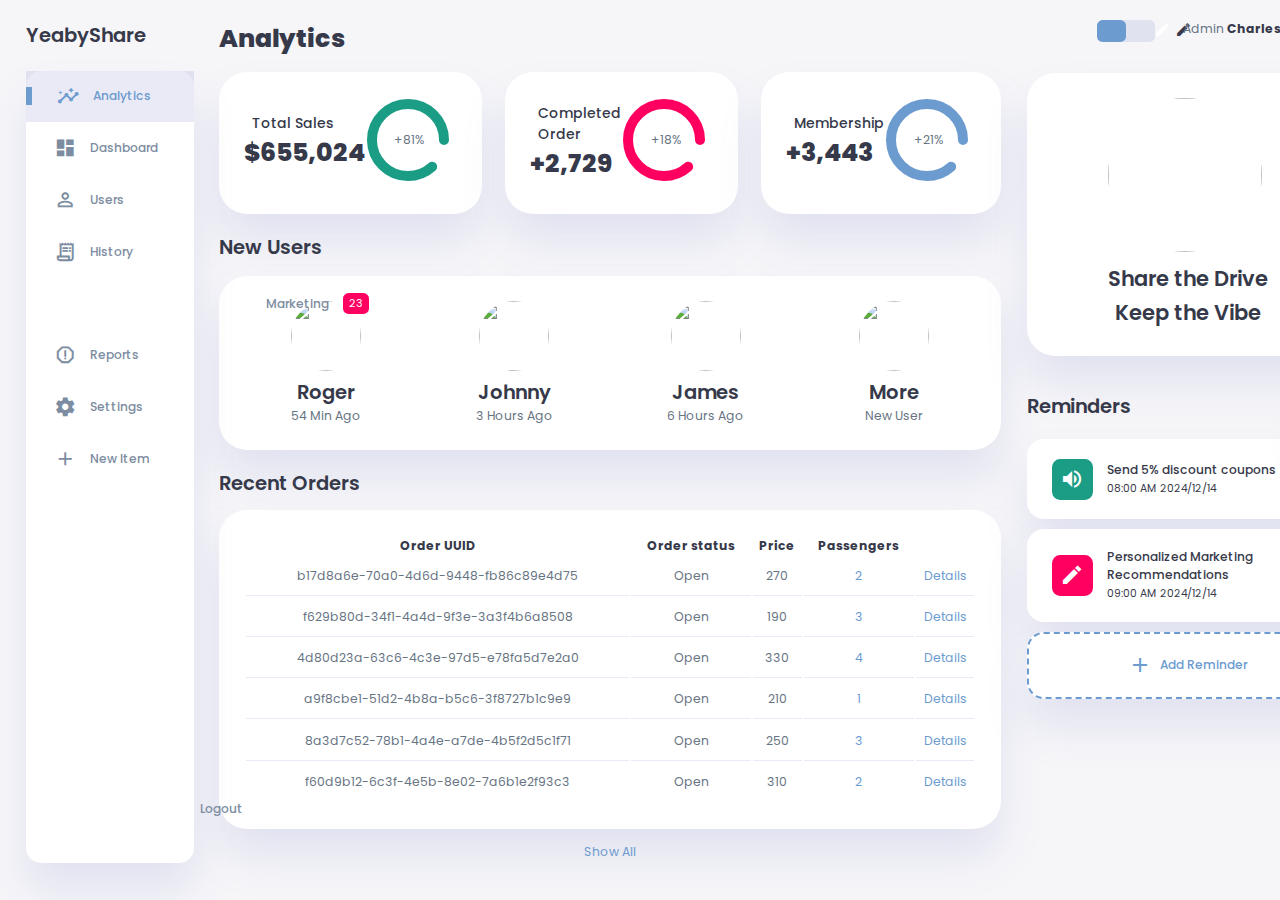
==== index.html @ 6f9fba7b "V1" ====
<!DOCTYPE html>
<html lang="en">

<head>
    <meta charset="UTF-8">
    <meta name="viewport" content="width=device-width, initial-scale=1.0">
    <link href="https://fonts.googleapis.com/icon?family=Material+Icons+Sharp" rel="stylesheet">
    <link rel="stylesheet" href="style.css">
    <title>YeabyShare Backend System</title>
</head>

<body>

    <div class="container">
        <!-- Sidebar Section -->
        <aside>
            <div class="toggle">
                <div class="logo">
                    <!-- <img src="images/YeabyTour.jpg"> -->
                    <h2>YeabyShare<span class="danger"></span></h2>
                </div>
                <div class="close" id="close-btn">
                    <span class="material-icons-sharp">
                        close
                    </span>
                </div>
            </div>

            <div class="sidebar">
                <a href="#" class="active">
                    <span class="material-icons-sharp">
                        insights
                    </span>
                    <h3>Analytics</h3>
                </a>
                <a href="dashboard.html">
                    <span class="material-icons-sharp">
                        dashboard
                    </span>
                    <h3>Dashboard</h3>
                </a>
                <a href="user.html">
                    <span class="material-icons-sharp">
                        person_outline
                    </span>
                    <h3>Users</h3>
                </a>
                <a href="history.html">
                    <span class="material-icons-sharp">
                        receipt_long
                    </span>
                    <h3>History</h3>
                </a>
                <!-- <a href="#" >
                    <span class="material-icons-sharp">
                        mail_outline
                    </span>
                    <h3>Tickets</h3>
                </a> -->
                <a href="sale.html">
                    <span class="material-icons-sharp">
                        inventory
                    </span>
                    <h3>Marketing</h3>
                    <span class="message-count">23</span>
                </a>
                <a href="#">
                    <span class="material-icons-sharp">
                        report_gmailerrorred
                    </span>
                    <h3>Reports</h3>
                </a>
                <a href="#">
                    <span class="material-icons-sharp">
                        settings
                    </span>
                    <h3>Settings</h3>
                </a>
                <a href="#">
                    <span class="material-icons-sharp">
                        add
                    </span>
                    <h3>New Item</h3>
                </a>
                <a href="#">
                    <span class="material-icons-sharp">
                        logout
                    </span>
                    <h3>Logout</h3>
                </a>
            </div>
        </aside>
        <!-- End of Sidebar Section -->

        <!-- Main Content -->
        <main>
            <h1>Analytics</h1>
            <!-- Analyses -->
            <div class="analyse">
                <div class="sales">
                    <div class="status">
                        <div class="info">
                            <h3>Total Sales</h3>
                            <h1>$655,024</h1>
                        </div>
                        <div class="progresss">
                            <svg>
                                <circle cx="38" cy="38" r="36"></circle>
                            </svg>
                            <div class="percentage">
                                <p>+81%</p>
                            </div>
                        </div>
                    </div>
                </div>
                <div class="visits">
                    <div class="status">
                        <div class="info">
                            <h3>Completed Order</h3>
                            <h1>+2,729</h1>
                        </div>
                        <div class="progresss">
                            <svg>
                                <circle cx="38" cy="38" r="36"></circle>
                            </svg>
                            <div class="percentage">
                                <p>+18%</p>
                            </div>
                        </div>
                    </div>
                </div>
                <div class="searches">
                    <div class="status">
                        <div class="info">
                            <h3>Membership</h3>
                            <h1>+3,443</h1>
                        </div>
                        <div class="progresss">
                            <svg>
                                <circle cx="38" cy="38" r="36"></circle>
                            </svg>
                            <div class="percentage">
                                <p>+21%</p>
                            </div>
                        </div>
                    </div>
                </div>
            </div>
            <!-- End of Analyses -->

            <!-- New Users Section -->
            <div class="new-users">
                <h2>New Users</h2>
                <div class="user-list">
                    <div class="user">
                        <img src="images/roger.png">
                        <h2>Roger</h2>
                        <p>54 Min Ago</p>
                    </div>
                    <div class="user">
                        <img src="images/johnny.png">
                        <h2>Johnny</h2>
                        <p>3 Hours Ago</p>
                    </div>
                    <div class="user">
                        <img src="images/james.png">
                        <h2>James</h2>
                        <p>6 Hours Ago</p>
                    </div>
                    <div class="user">
                        <img src="images/plus.png">
                        <h2>More</h2>
                        <p>New User</p>
                    </div>
                </div>
            </div>
            <!-- End of New Users Section -->

            <!-- Recent Orders Table -->
            <div class="recent-orders">
                <h2>Recent Orders</h2>
                <table>
                    <thead>
                        <tr>
                            <th>Order UUID</th>
                            <th>Order status</th>
                            <th>Price</th>
                            <th>Passengers</th>
                            <th></th>
                        </tr>
                    </thead>
                    <tbody></tbody>
                </table>
                <a href="#">Show All</a>
            </div>
            <!-- End of Recent Orders -->

        </main>
        <!-- End of Main Content -->

        <!-- Right Section -->
        <div class="right-section">
            <div class="nav">
                <button id="menu-btn">
                    <span class="material-icons-sharp">
                        menu
                    </span>
                </button>
                <div class="dark-mode">
                    <span class="material-icons-sharp active">
                        light_mode
                    </span>
                    <span class="material-icons-sharp">
                        dark_mode
                    </span>
                </div>

                <div class="profile">
                    <div class="info">
                        <p>Admin <b>Charles</b></p>
                        <!-- <small class="text-muted"></small> -->
                    </div>
                    <div class="profile-photo">
                        <img src="images/charles.png">
                    </div>
                </div>

            </div>
            <!-- End of Nav -->

            <div class="user-profile">
                <div class="logo">
                    <img src="images/YeabySharelogo.png">
                    <h2>Share the Drive</h2>
                    <h2>Keep the Vibe</h2>
                    <!-- <p>Fullstack Web Developer</p> -->
                </div>
            </div>

            <div class="reminders">
                <div class="header">
                    <h2>Reminders</h2>
                    <span class="material-icons-sharp">
                        notifications_none
                    </span>
                </div>

                <div class="notification">
                    <div class="icon">
                        <span class="material-icons-sharp">
                            volume_up
                        </span>
                    </div>
                    <div class="content">
                        <div class="info">
                            <h3>Send 5% discount coupons</h3>
                            <small class="text_muted">
                                08:00 AM 2024/12/14
                            </small>
                        </div>
                        <span class="material-icons-sharp">
                            more_vert
                        </span>
                    </div>
                </div>

                <div class="notification deactive">
                    <div class="icon">
                        <span class="material-icons-sharp">
                            edit
                        </span>
                    </div>
                    <div class="content">
                        <div class="info">
                            <h3>Personalized Marketing Recommendations</h3>
                            <small class="text_muted">
                                09:00 AM 2024/12/14
                            </small>
                        </div>
                        <span class="material-icons-sharp">
                            more_vert
                        </span>
                    </div>
                </div>

                <div class="notification add-reminder">
                    <div>
                        <span class="material-icons-sharp">
                            add
                        </span>
                        <h3>Add Reminder</h3>
                    </div>
                </div>

            </div>

        </div>


    </div>

    <script src="orders.js"></script>
    <script src="index.js"></script>
</body>

</html>
---- style.css ----
@import url('https://fonts.googleapis.com/css2?family=Poppins:wght@300;400;500;600;700;800&display=swap');

:root{
    --color-primary: #6C9BCF;
    --color-danger: #FF0060;
    --color-success: #1B9C85;
    --color-warning: #F7D060;
    --color-white: #fff;
    --color-info-dark: #7d8da1;
    --color-dark: #363949;
    --color-light: rgba(132, 139, 200, 0.18);
    --color-dark-variant: #677483;
    --color-background: #f6f6f9;

    --card-border-radius: 2rem;
    --border-radius-1: 0.4rem;
    --border-radius-2: 1.2rem;

    --card-padding: 1.8rem;
    --padding-1: 1.2rem;

    --box-shadow: 0 2rem 3rem var(--color-light);
}

.dark-mode-variables{
    --color-background: #181a1e;
    --color-white: #202528;
    --color-dark: #edeffd;
    --color-dark-variant: #a3bdcc;
    --color-light: rgba(0, 0, 0, 0.4);
    --box-shadow: 0 2rem 3rem var(--color-light);
}

*{
    margin: 0;
    padding: 0;
    outline: 0;
    appearance: 0;
    border: 0;
    text-decoration: none;
    box-sizing: border-box;
}

html{
    font-size: 14px;
}

body{
    width: 100vw;
    height: 100vh;
    font-family: 'Poppins', sans-serif;
    font-size: 0.88rem;
    user-select: none;
    overflow-x: hidden;
    color: var(--color-dark);
    background-color: var(--color-background);
}

a{
    color: var(--color-dark);
}

img{
    display: block;
    width: 100%;
    object-fit: cover;
}

h1{
    font-weight: 800;
    font-size: 1.8rem;
}

h2{
    font-weight: 600;
    font-size: 1.4rem;
}

h3{
    font-weight: 500;
    font-size: 0.87rem;
}

small{
    font-size: 0.76rem;
}

p{
    color: var(--color-dark-variant);
}

b{
    color: var(--color-dark);
}

.text-muted{
    color: var(--color-info-dark);
}

.primary{
    color: var(--color-primary);
}

.danger{
    color: var(--color-danger);
}

.success{
    color: var(--color-success);
}

.warning{
    color: var(--color-warning);
}

.container{
    display: grid;
    width: 96%;
    margin: 0 auto;
    gap: 1.8rem;
    grid-template-columns: 12rem auto 23rem;
}

aside{
    height: 100vh;
}

aside .toggle{
    display: flex;
    align-items: center;
    justify-content: space-between;
    margin-top: 1.4rem;
}

aside .toggle .logo{
    display: flex;
    gap: 0.5rem;
}

aside .toggle .logo img{
    width: 2rem;
    height: 2rem;
}

aside .toggle .close{
    padding-right: 1rem;
    display: none;
}

aside .sidebar{
    display: flex;
    flex-direction: column;
    background-color: var(--color-white);
    box-shadow: var(--box-shadow);
    border-radius: 15px;
    height: 88vh;
    position: relative;
    top: 1.5rem;
    transition: all 0.3s ease;
}

aside .sidebar:hover{
    box-shadow: none;
}

aside .sidebar a{
    display: flex;
    align-items: center;
    color: var(--color-info-dark);
    height: 3.7rem;
    gap: 1rem;
    position: relative;
    margin-left: 2rem;
    transition: all 0.3s ease;
}

aside .sidebar a span{
    font-size: 1.6rem;
    transition: all 0.3s ease;
}

aside .sidebar a:last-child{
    position: absolute;
    bottom: 2rem;
    width: 100%;
}

aside .sidebar a.active{
    width: 100%;
    color: var(--color-primary);
    background-color: var(--color-light);
    margin-left: 0;
}

aside .sidebar a.active::before{
    content: '';
    width: 6px;
    height: 18px;
    background-color: var(--color-primary);
}

aside .sidebar a.active span{
    color: var(--color-primary);
    margin-left: calc(1rem - 3px);
}

aside .sidebar a:hover{
    color: var(--color-primary);
}

aside .sidebar a:hover span{
    margin-left: 0.6rem;
}

aside .sidebar .message-count{
    background-color: var(--color-danger);
    padding: 2px 6px;
    color: var(--color-white);
    font-size: 11px;
    border-radius: var(--border-radius-1);
}

main{
    margin-top: 1.4rem;
}

main .analyse{
    display: grid;
    grid-template-columns: repeat(3, 1fr);
    gap: 1.6rem;
}

main .analyse > div{
    background-color: var(--color-white);
    padding: var(--card-padding);
    border-radius: var(--card-border-radius);
    margin-top: 1rem;
    box-shadow: var(--box-shadow);
    cursor: pointer;
    transition: all 0.3s ease;
}

main .analyse > div:hover{
    box-shadow: none;
}

main .analyse > div .status{
    display: flex;
    align-items: center;
    justify-content: space-between;
}

main .analyse h3{
    margin-left: 0.6rem;
    font-size: 1rem;
}

main .analyse .progresss{
    position: relative;
    width: 92px;
    height: 92px;
    border-radius: 50%;
}

main .analyse svg{
    width: 7rem;
    height: 7rem;
}

main .analyse svg circle{
    fill: none;
    stroke-width: 10;
    stroke-linecap: round;
    transform: translate(5px, 5px);
}

main .analyse .sales svg circle{
    stroke: var(--color-success);
    stroke-dashoffset: -30;
    stroke-dasharray: 200;
}

main .analyse .visits svg circle{
    stroke: var(--color-danger);
    stroke-dashoffset: -30;
    stroke-dasharray: 200;
}

main .analyse .searches svg circle{
    stroke: var(--color-primary);
    stroke-dashoffset: -30;
    stroke-dasharray: 200;
}

main .analyse .progresss .percentage{
    position: absolute;
    top: -3px;
    left: -1px;
    display: flex;
    align-items: center;
    justify-content: center;
    height: 100%;
    width: 100%;
}

main .new-users{
    margin-top: 1.3rem;
}

main .new-users .user-list{
    background-color: var(--color-white);
    padding: var(--card-padding);
    border-radius: var(--card-border-radius);
    margin-top: 1rem;
    box-shadow: var(--box-shadow);
    display: flex;
    justify-content: space-around;
    flex-wrap: wrap;
    gap: 1.4rem;
    cursor: pointer;
    transition: all 0.3s ease;
}

main .new-users .user-list:hover{
    box-shadow: none;
}

main .new-users .user-list .user{
    display: flex;
    flex-direction: column;
    align-items: center;
    justify-content: center;
}

main .new-users .user-list .user img{
    width: 5rem;
    height: 5rem;
    margin-bottom: 0.4rem;
    border-radius: 50%;
}

main .recent-orders{
    margin-top: 1.3rem;
}

main .recent-orders h2{
    margin-bottom: 0.8rem;
}

main .recent-orders table{
    background-color: var(--color-white);
    width: 100%;
    padding: var(--card-padding);
    text-align: center;
    box-shadow: var(--box-shadow);
    border-radius: var(--card-border-radius);
    transition: all 0.3s ease;
}

main .recent-orders table:hover{
    box-shadow: none;
}

main table tbody td{
    height: 2.8rem;
    border-bottom: 1px solid var(--color-light);
    color: var(--color-dark-variant);
}

main table tbody tr:last-child td{
    border: none;
}

main .recent-orders a{
    text-align: center;
    display: block;
    margin: 1rem auto;
    color: var(--color-primary);
}

.right-section{
    margin-top: 1.4rem;
}

.right-section .nav{
    display: flex;
    justify-content: end;
    gap: 2rem;
}

.right-section .nav button{
    display: none;
}

.right-section .dark-mode{
    background-color: var(--color-light);
    display: flex;
    justify-content: space-between;
    align-items: center;
    height: 1.6rem;
    width: 4.2rem;
    cursor: pointer;
    border-radius: var(--border-radius-1);
}

.right-section .dark-mode span{
    font-size: 1.2rem;
    width: 50%;
    height: 100%;
    display: flex;
    align-items: center;
    justify-content: center;
}

.right-section .dark-mode span.active{
    background-color: var(--color-primary);
    color: white;
    border-radius: var(--border-radius-1);
}

.right-section .nav .profile{
    display: flex;
    gap: 2rem;
    text-align: right;
}

.right-section .nav .profile .profile-photo {
    width: 2.8rem;
    height: 2.8rem;
    border-radius: 50%; 
    overflow: hidden;
    display: flex;
    align-items: center;
    justify-content: center;
}

.right-section .nav .profile .profile-photo img {
    width: 100%;
    height: 100%;
    object-fit: cover; 
}

.right-section .user-profile {
    display: flex;
    flex-direction: column;
    align-items: center;
    text-align: center;
    margin-top: 1rem;
    background-color: var(--color-white);
    padding: var(--card-padding);
    border-radius: var(--card-border-radius);
    box-shadow: var(--box-shadow);
    cursor: pointer;
    transition: all 0.3s ease;
}

.right-section .user-profile:hover {
    box-shadow: none;
}

.right-section .user-profile img {
    width: 11rem;
    height: 11rem;
    margin-bottom: 0.8rem;
    border-radius: 50%;
    object-fit: cover; 
}

.right-section .user-profile h2 {
    margin-bottom: 0.2rem;
    font-size: 1.5rem;
    color: var(--text-color);
}

.right-section .reminders{
    margin-top: 2rem;
}

.right-section .reminders .header{
    display: flex;
    align-items: center;
    justify-content: space-between;
    margin-bottom: 0.8rem;
}

.right-section .reminders .header span{
    padding: 10px;
    box-shadow: var(--box-shadow);
    background-color: var(--color-white);
    border-radius: 50%;
}

.right-section .reminders .notification{
    background-color: var(--color-white);
    display: flex;
    align-items: center;
    gap: 1rem;
    margin-bottom: 0.7rem;
    padding: 1.4rem var(--card-padding);
    border-radius: var(--border-radius-2);
    box-shadow: var(--box-shadow);
    cursor: pointer;
    transition: all 0.3s ease;
}

.right-section .reminders .notification:hover{
    box-shadow: none;
}

.right-section .reminders .notification .content{
    display: flex;
    justify-content: space-between;
    align-items: center;
    margin: 0;
    width: 100%;
}

.right-section .reminders .notification .icon{
    padding: 0.6rem;
    color: var(--color-white);
    background-color: var(--color-success);
    border-radius: 20%;
    display: flex;
}

.right-section .reminders .notification.deactive .icon{
    background-color: var(--color-danger);
}

.right-section .reminders .add-reminder{
    background-color: var(--color-white);
    border: 2px dashed var(--color-primary);
    color: var(--color-primary);
    display: flex;
    align-items: center;
    justify-content: center;
    cursor: pointer;
}

.right-section .reminders .add-reminder:hover{
    background-color: var(--color-primary);
    color: white;
}

.right-section .reminders .add-reminder div{
    display: flex;
    align-items: center;
    gap: 0.6rem;
}

.transaction-history .show-all {
    text-align: center;
    margin-top: 20px;
}

.transaction-history .show-all a {
    color: #1e90ff; /* Light blue color */
    font-size: 12px; /* Slightly smaller font */
    text-decoration: none;
    font-weight: normal;
    cursor: pointer;
    transition: color 0.3s ease; /* Smooth transition for hover effect */
}

.transaction-history .show-all a:hover {
    color: #0d6efd; /* Darker blue on hover */
    text-decoration: underline;
}

@media screen and (max-width: 1200px) {
    .container{
        width: 95%;
        grid-template-columns: 7rem auto 23rem;
    }

    aside .logo h2{
        display: none;
    }

    aside .sidebar h3{
        display: none;
    }

    aside .sidebar a{
        width: 5.6rem;
    }

    aside .sidebar a:last-child{
        position: relative;
        margin-top: 1.8rem;
    }

    main .analyse{
        grid-template-columns: 1fr;
        gap: 0;
    }

    main .new-users .user-list .user{
        flex-basis: 40%;
    }

    main .recent-orders {
        width: 94%;
        position: absolute;
        left: 50%;
        transform: translateX(-50%);
        margin: 2rem 0 0 0.8rem;
    }

    main .recent-orders table{
        width: 83vw;
    }

    main table thead tr th:last-child,
    main table thead tr th:first-child{
        display: none;
    }

    main table tbody tr td:last-child,
    main table tbody tr td:first-child{
        display: none;
    }

}

@media screen and (max-width: 768px) {
    .container{
        width: 100%;
        grid-template-columns: 1fr;
        padding: 0 var(--padding-1);
    }

    aside{
        position: fixed;
        background-color: var(--color-white);
        width: 15rem;
        z-index: 3;
        box-shadow: 1rem 3rem 4rem var(--color-light);
        height: 100vh;
        left: -100%;
        display: none;
        animation: showMenu 0.4s ease forwards;
    }

    @keyframes showMenu {
       to{
        left: 0;
       } 
    }

    aside .logo{
        margin-left: 1rem;
    }

    aside .logo h2{
        display: inline;
    }

    aside .sidebar h3{
        display: inline;
    }

    aside .sidebar a{
        width: 100%;
        height: 3.4rem;
    }

    aside .sidebar a:last-child{
        position: absolute;
        bottom: 5rem;
    }

    aside .toggle .close{
        display: inline-block;
        cursor: pointer;
    }

    main{
        margin-top: 8rem;
        padding: 0 1rem;
    }

    main .new-users .user-list .user{
        flex-basis: 35%;
    }

    main .recent-orders{
        position: relative;
        margin: 3rem 0 0 0;
        width: 100%;
    }

    main .recent-orders table{
        width: 100%;
        margin: 0;
    }

    .right-section{
        width: 94%;
        margin: 0 auto 4rem;
    }

    .right-section .nav{
        position: fixed;
        top: 0;
        left: 0;
        align-items: center;
        background-color: var(--color-white);
        padding: 0 var(--padding-1);
        height: 4.6rem;
        width: 100%;
        z-index: 2;
        box-shadow: 0 1rem 1rem var(--color-light);
        margin: 0;
    }

    .right-section .nav .dark-mode{
        width: 4.4rem;
        position: absolute;
        left: 66%;
    }

    .right-section .profile .info{
        display: none;
    }

    .right-section .nav button{
        display: inline-block;
        background-color: transparent;
        cursor: pointer;
        color: var(--color-dark);
        position: absolute;
        left: 1rem;
    }

    .right-section .nav button span{
        font-size: 2rem;
    }

    .datetime {
        display: flex;
        flex-direction: column;
        align-items: center;
        font-family: Arial, sans-serif;
        color: #333;
        background-color: #f4f4f8;
        padding: 10px;
        border-radius: 8px;
        box-shadow: 0px 4px 8px rgba(0, 0, 0, 0.1);
        width: 150px;
        text-align: center;
    }
    
    .time {
        font-size: 1.5em;
        font-weight: bold;
        color: #2c3e50;
    }
    
    .date {
        font-size: 1em;
        color: #7f8c8d;
        margin-top: 5px;
    }
}
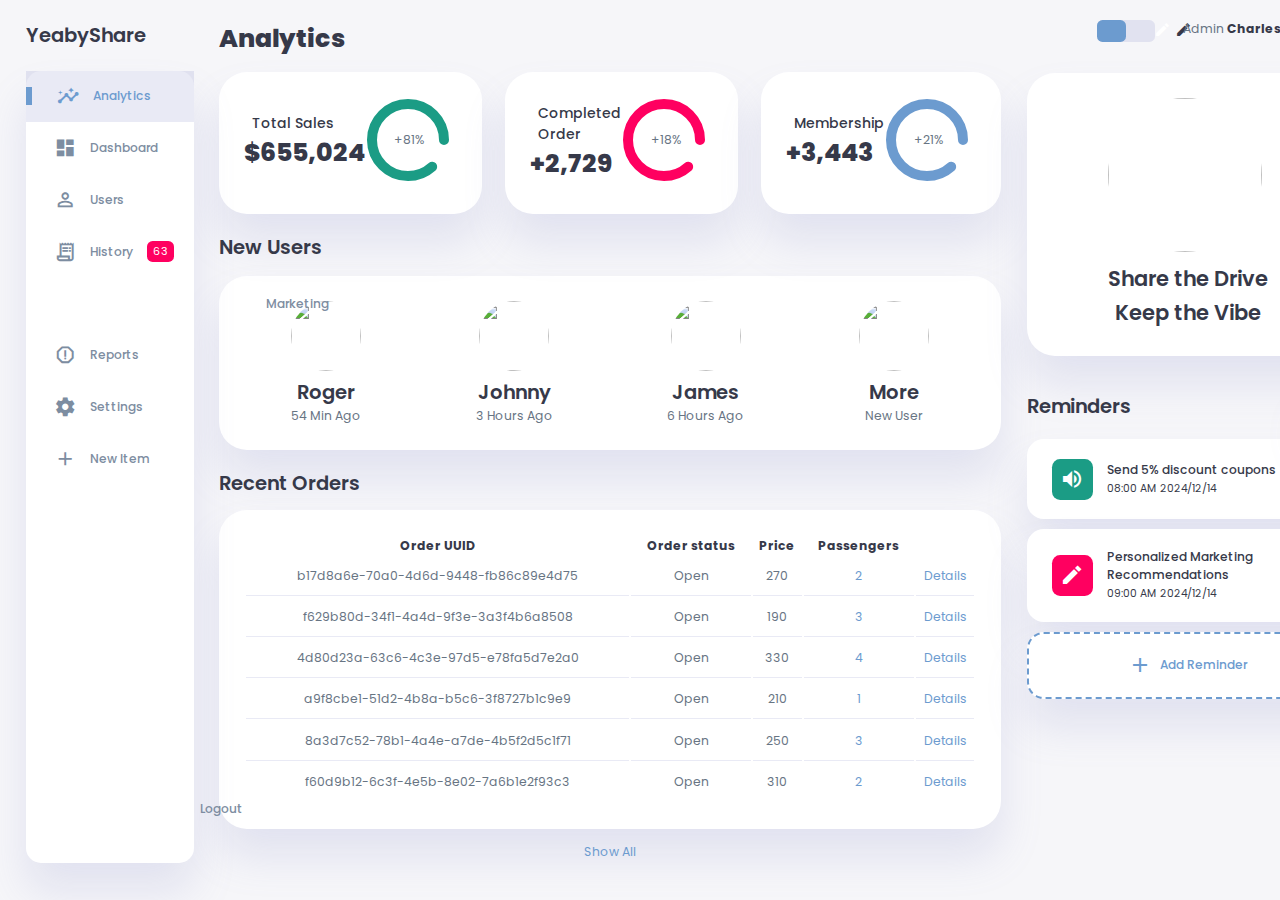
==== commit 924d0e3f: "V2" ====
--- a/index.html
+++ b/index.html
@@ -50,6 +50,7 @@
                         receipt_long
                     </span>
                     <h3>History</h3>
+                    <span class="message-count">63</span>
                 </a>
                 <!-- <a href="#" >
                     <span class="material-icons-sharp">
@@ -62,7 +63,6 @@
                         inventory
                     </span>
                     <h3>Marketing</h3>
-                    <span class="message-count">23</span>
                 </a>
                 <a href="#">
                     <span class="material-icons-sharp">
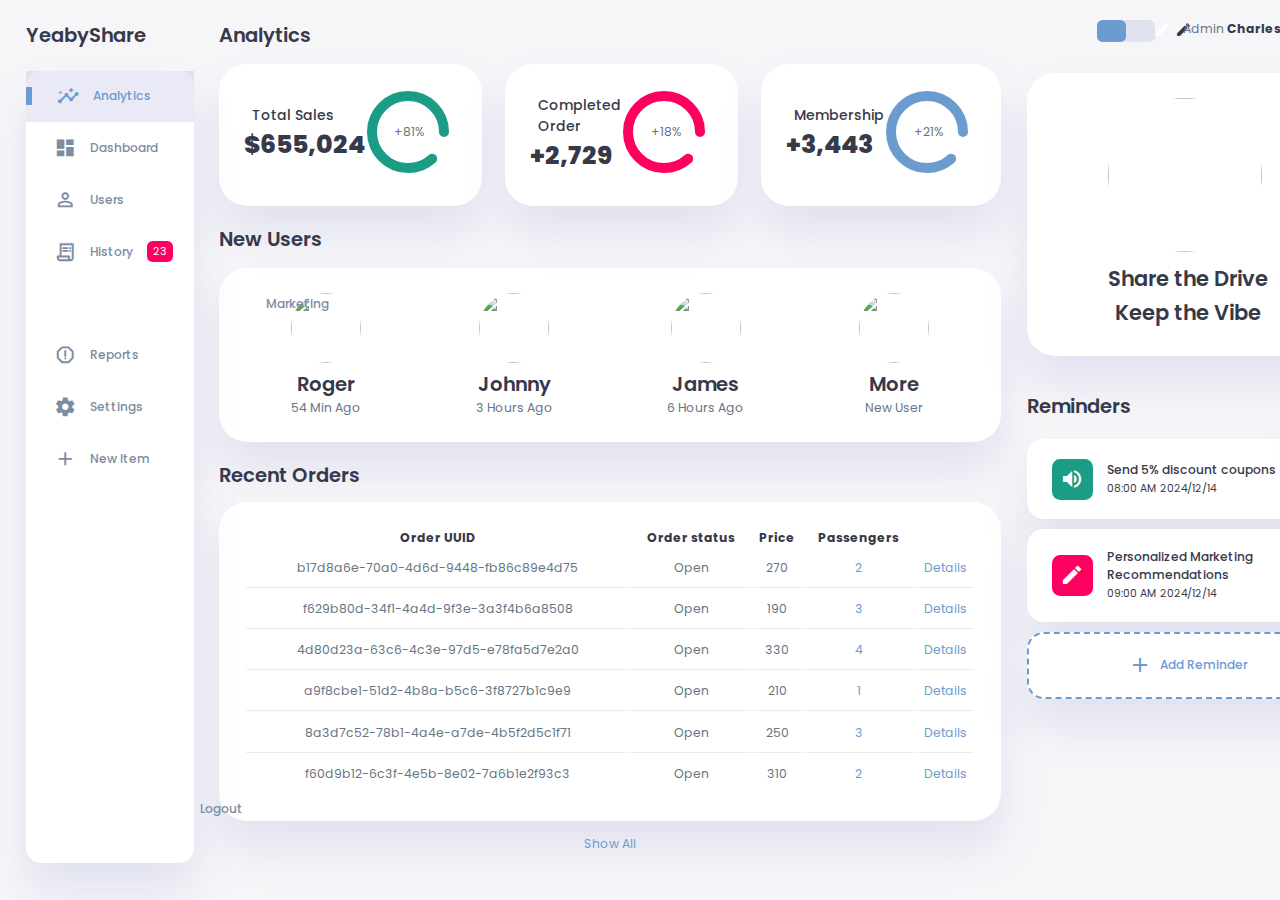
==== commit 98a877f2: "V2" ====
--- a/index.html
+++ b/index.html
@@ -50,7 +50,7 @@
                         receipt_long
                     </span>
                     <h3>History</h3>
-                    <span class="message-count">63</span>
+                    <span class="message-count">23</span>
                 </a>
                 <!-- <a href="#" >
                     <span class="material-icons-sharp">
@@ -94,7 +94,7 @@
 
         <!-- Main Content -->
         <main>
-            <h1>Analytics</h1>
+            <h2>Analytics</h2>
             <!-- Analyses -->
             <div class="analyse">
                 <div class="sales">
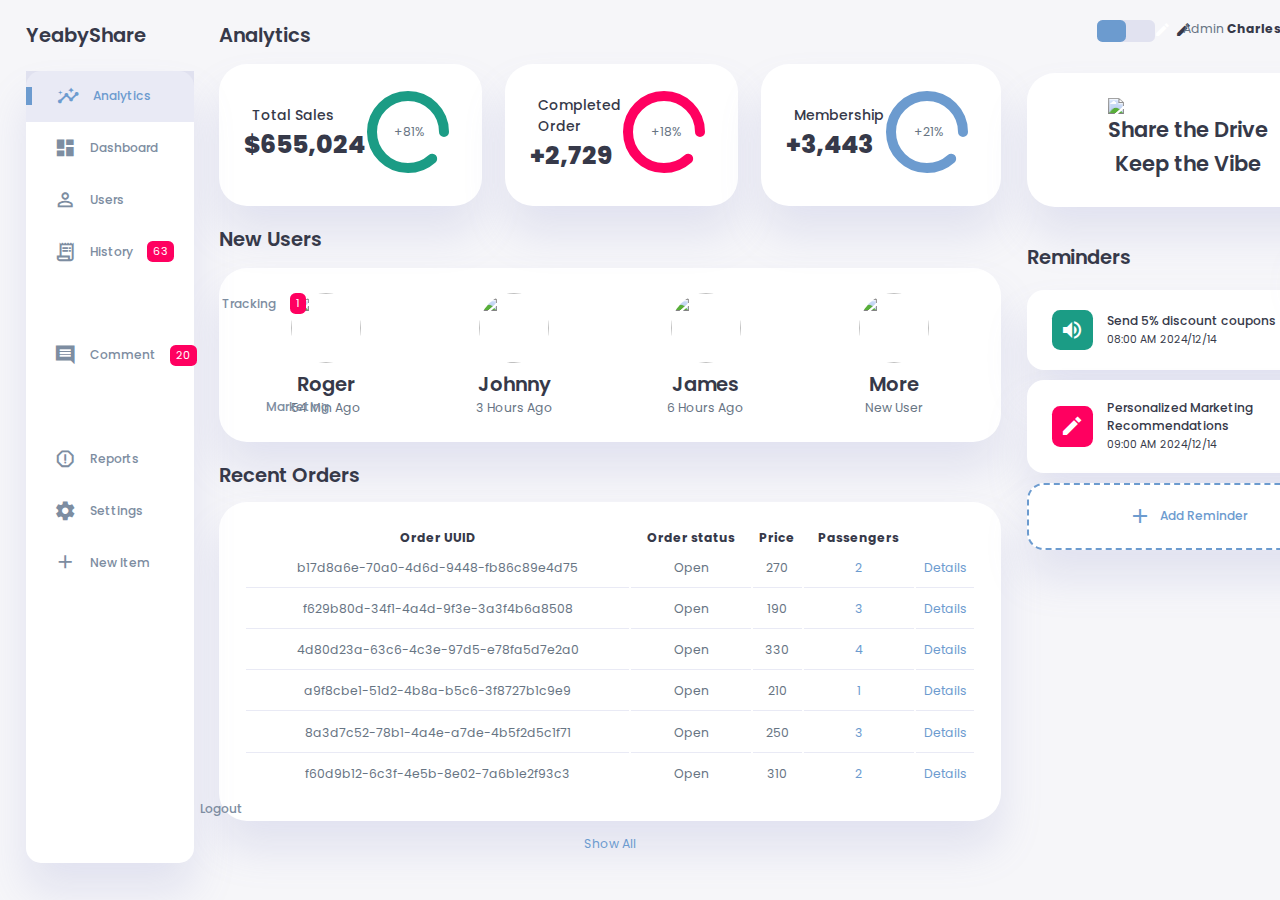
==== commit 3ab21d77: "V3" ====
--- a/index.html
+++ b/index.html
@@ -50,14 +50,18 @@
                         receipt_long
                     </span>
                     <h3>History</h3>
-                    <span class="message-count">23</span>
-                </a>
-                <!-- <a href="#" >
-                    <span class="material-icons-sharp">
-                        mail_outline
-                    </span>
-                    <h3>Tickets</h3>
-                </a> -->
+                    <span class="message-count">63</span>
+                </a>
+                <a href="track.html">
+                    <span class="material-icons-sharp">sensors</span>
+                    <h3>Tracking</h3>
+                    <span class="message-count">1</span></a>
+                </a>
+                <a href="comment.html">
+                    <span class="material-icons-sharp">comment</span>
+                    <h3>Comment</h3>
+                    <span class="message-count">20</span></a>
+                </a>
                 <a href="sale.html">
                     <span class="material-icons-sharp">
                         inventory
--- a/style.css
+++ b/style.css
@@ -454,16 +454,20 @@
     transition: all 0.3s ease;
 }
 
-.right-section .user-profile:hover {
-    box-shadow: none;
-}
-
-.right-section .user-profile img {
+.right-section .user-profile .profile-photo-wrapper {
     width: 11rem;
     height: 11rem;
-    margin-bottom: 0.8rem;
-    border-radius: 50%;
-    object-fit: cover; 
+    display: flex;
+    align-items: center;
+    justify-content: center;
+    overflow: hidden;
+    border-radius: 50%; /* Ensures the wrapper is circular */
+}
+
+.right-section .user-profile img {
+    width: 100%; /* Scale to the wrapper */
+    height: auto;
+    object-fit: cover; /* Fills the circular frame */
 }
 
 .right-section .user-profile h2 {
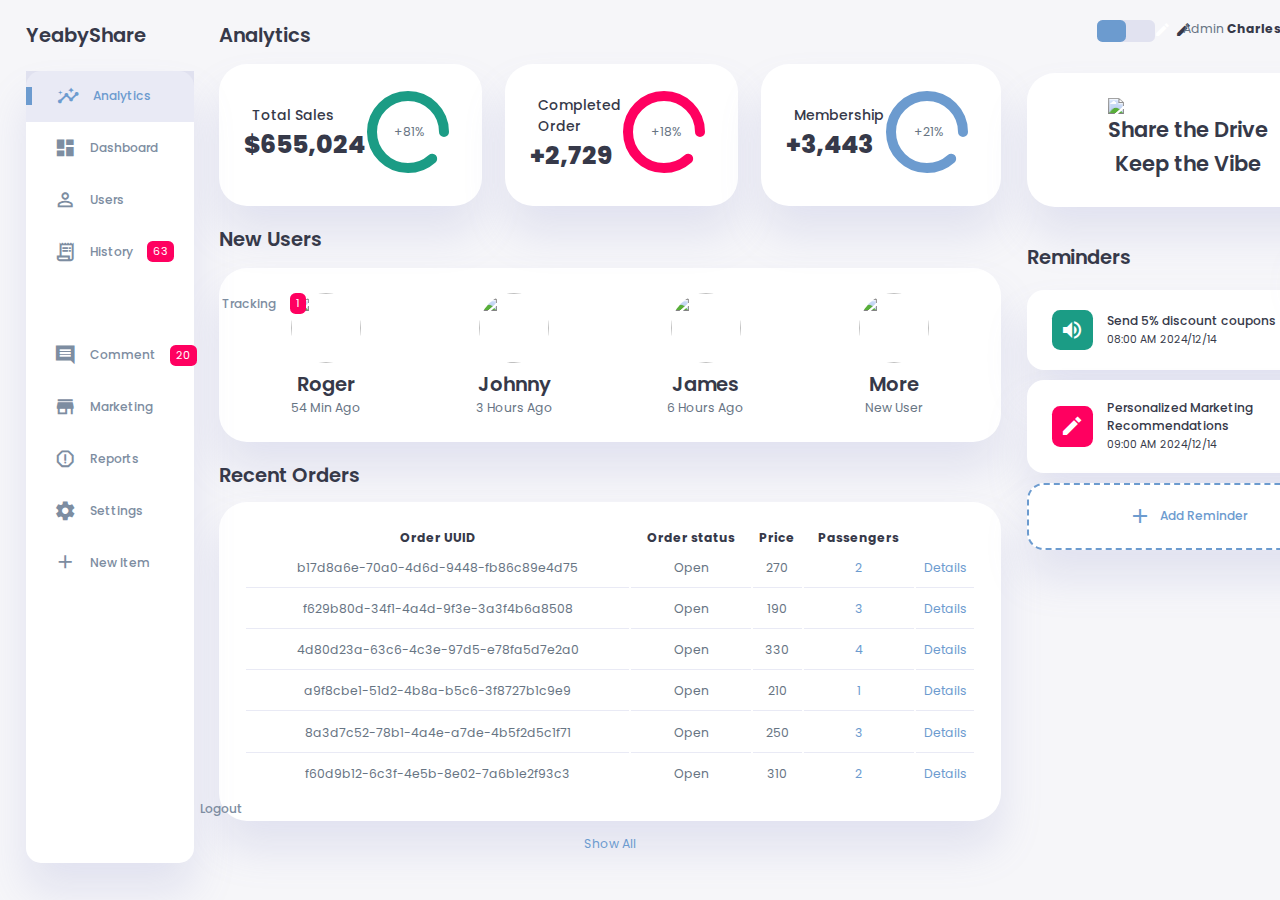
==== commit a07e28dd: "V3" ====
--- a/index.html
+++ b/index.html
@@ -64,7 +64,7 @@
                 </a>
                 <a href="sale.html">
                     <span class="material-icons-sharp">
-                        inventory
+                        store
                     </span>
                     <h3>Marketing</h3>
                 </a>
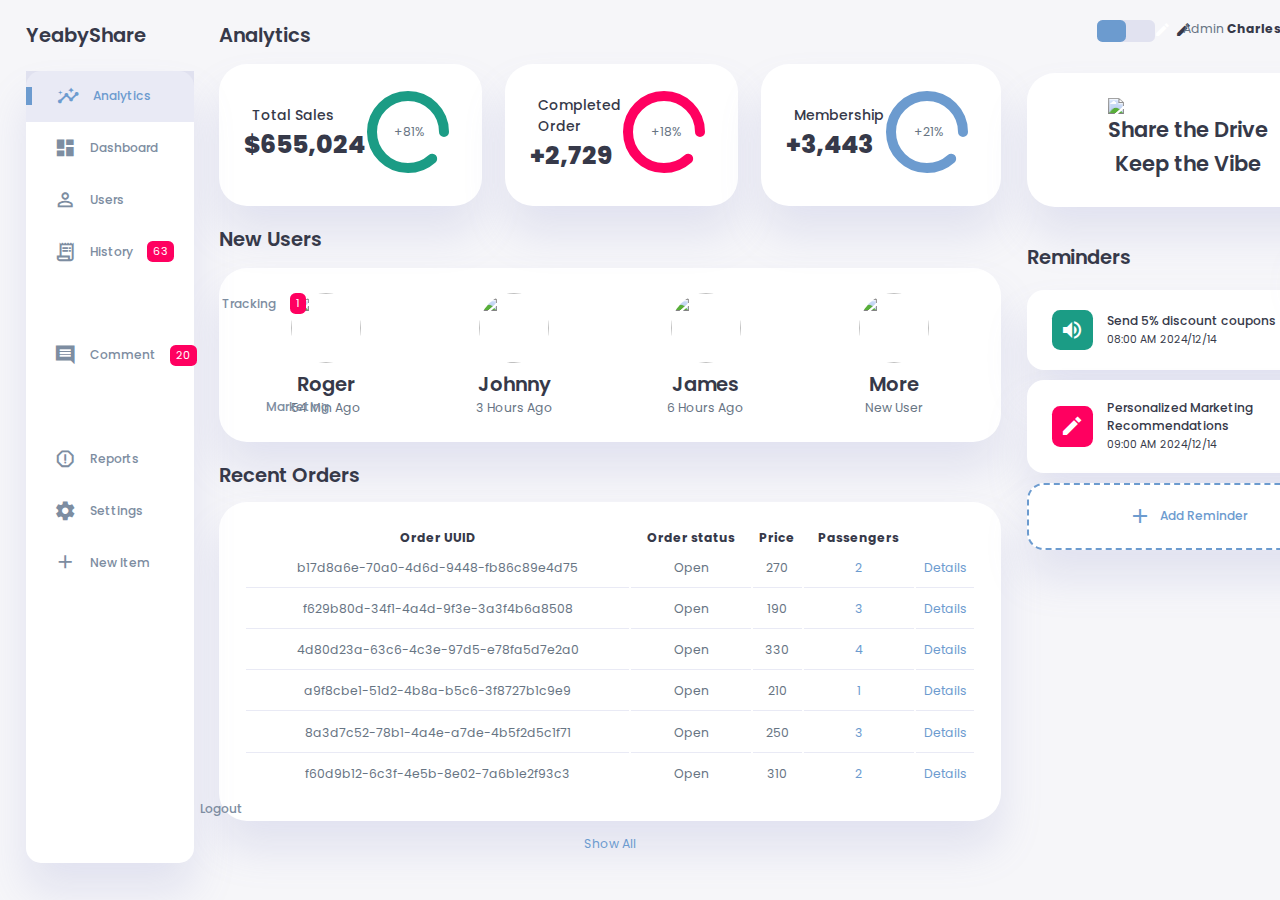
==== commit 8f7345a1: "V4" ====
--- a/index.html
+++ b/index.html
@@ -62,19 +62,19 @@
                     <h3>Comment</h3>
                     <span class="message-count">20</span></a>
                 </a>
-                <a href="sale.html">
-                    <span class="material-icons-sharp">
-                        store
+                <a href="marketing.html">
+                    <span class="material-icons-sharp">
+                        inventory
                     </span>
                     <h3>Marketing</h3>
                 </a>
-                <a href="#">
+                <a href="reports.html">
                     <span class="material-icons-sharp">
                         report_gmailerrorred
                     </span>
                     <h3>Reports</h3>
                 </a>
-                <a href="#">
+                <a href="setting.html">
                     <span class="material-icons-sharp">
                         settings
                     </span>
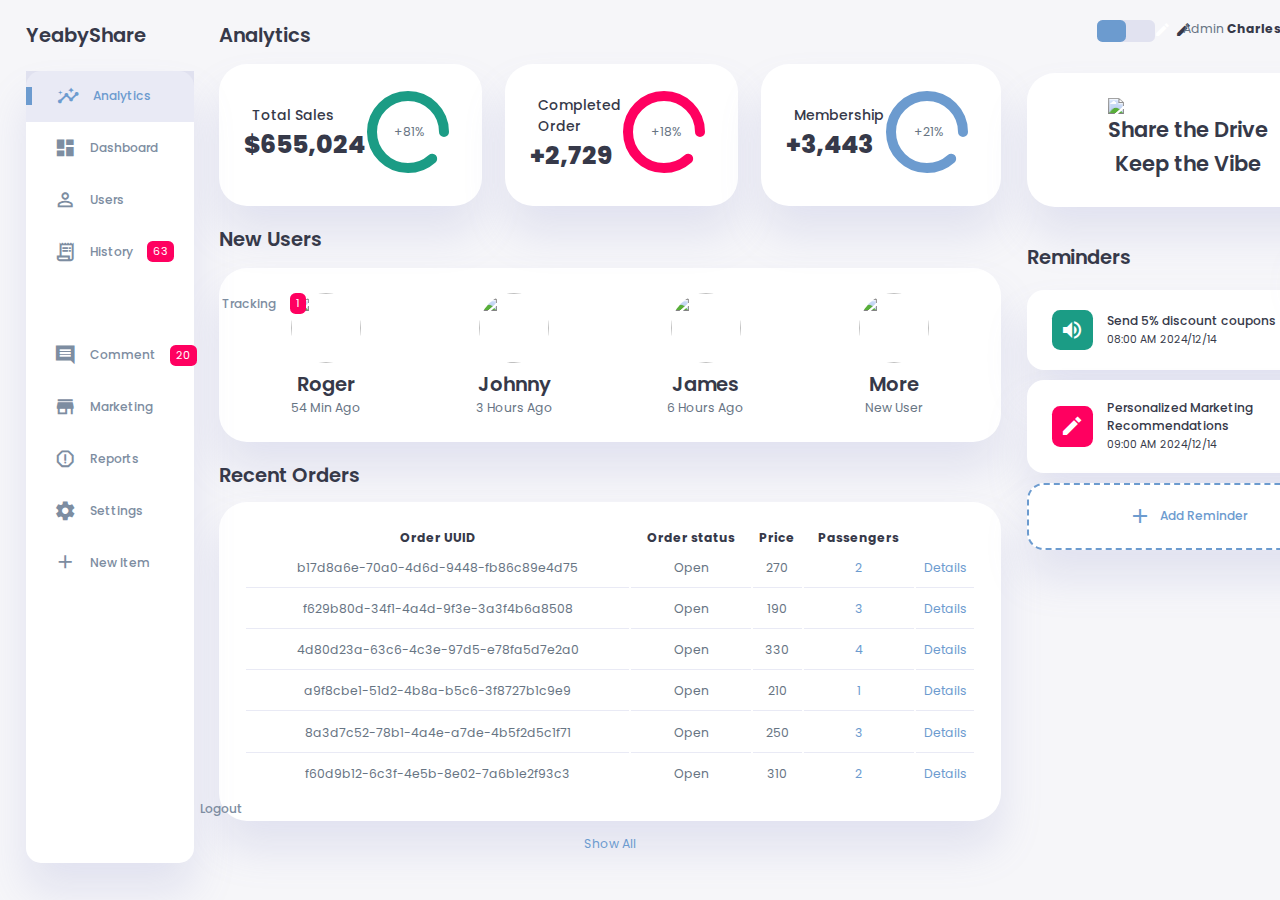
==== commit 4dceab2a: "Merge branch 'main' of github.com:CharlesChiang1120/YeabyShare_Management" ====
--- a/index.html
+++ b/index.html
@@ -64,7 +64,7 @@
                 </a>
                 <a href="marketing.html">
                     <span class="material-icons-sharp">
-                        inventory
+                        store
                     </span>
                     <h3>Marketing</h3>
                 </a>
